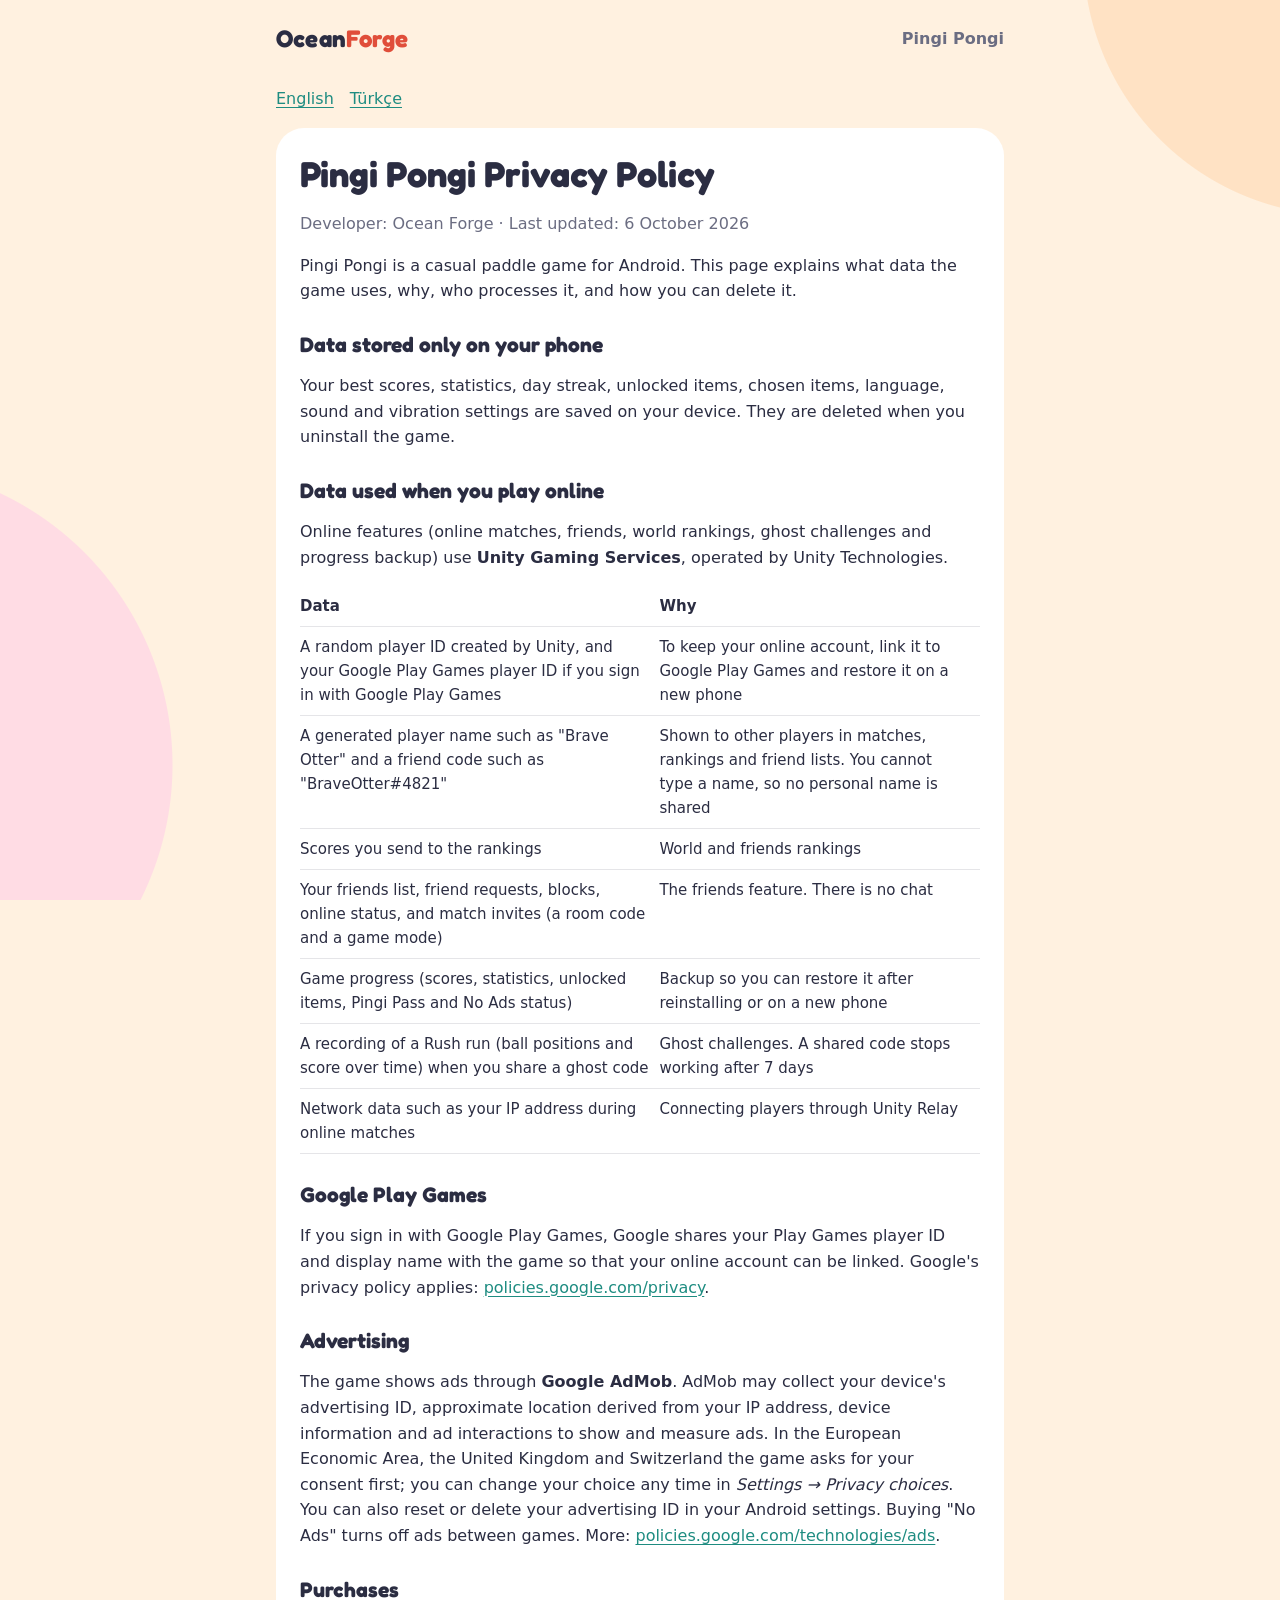
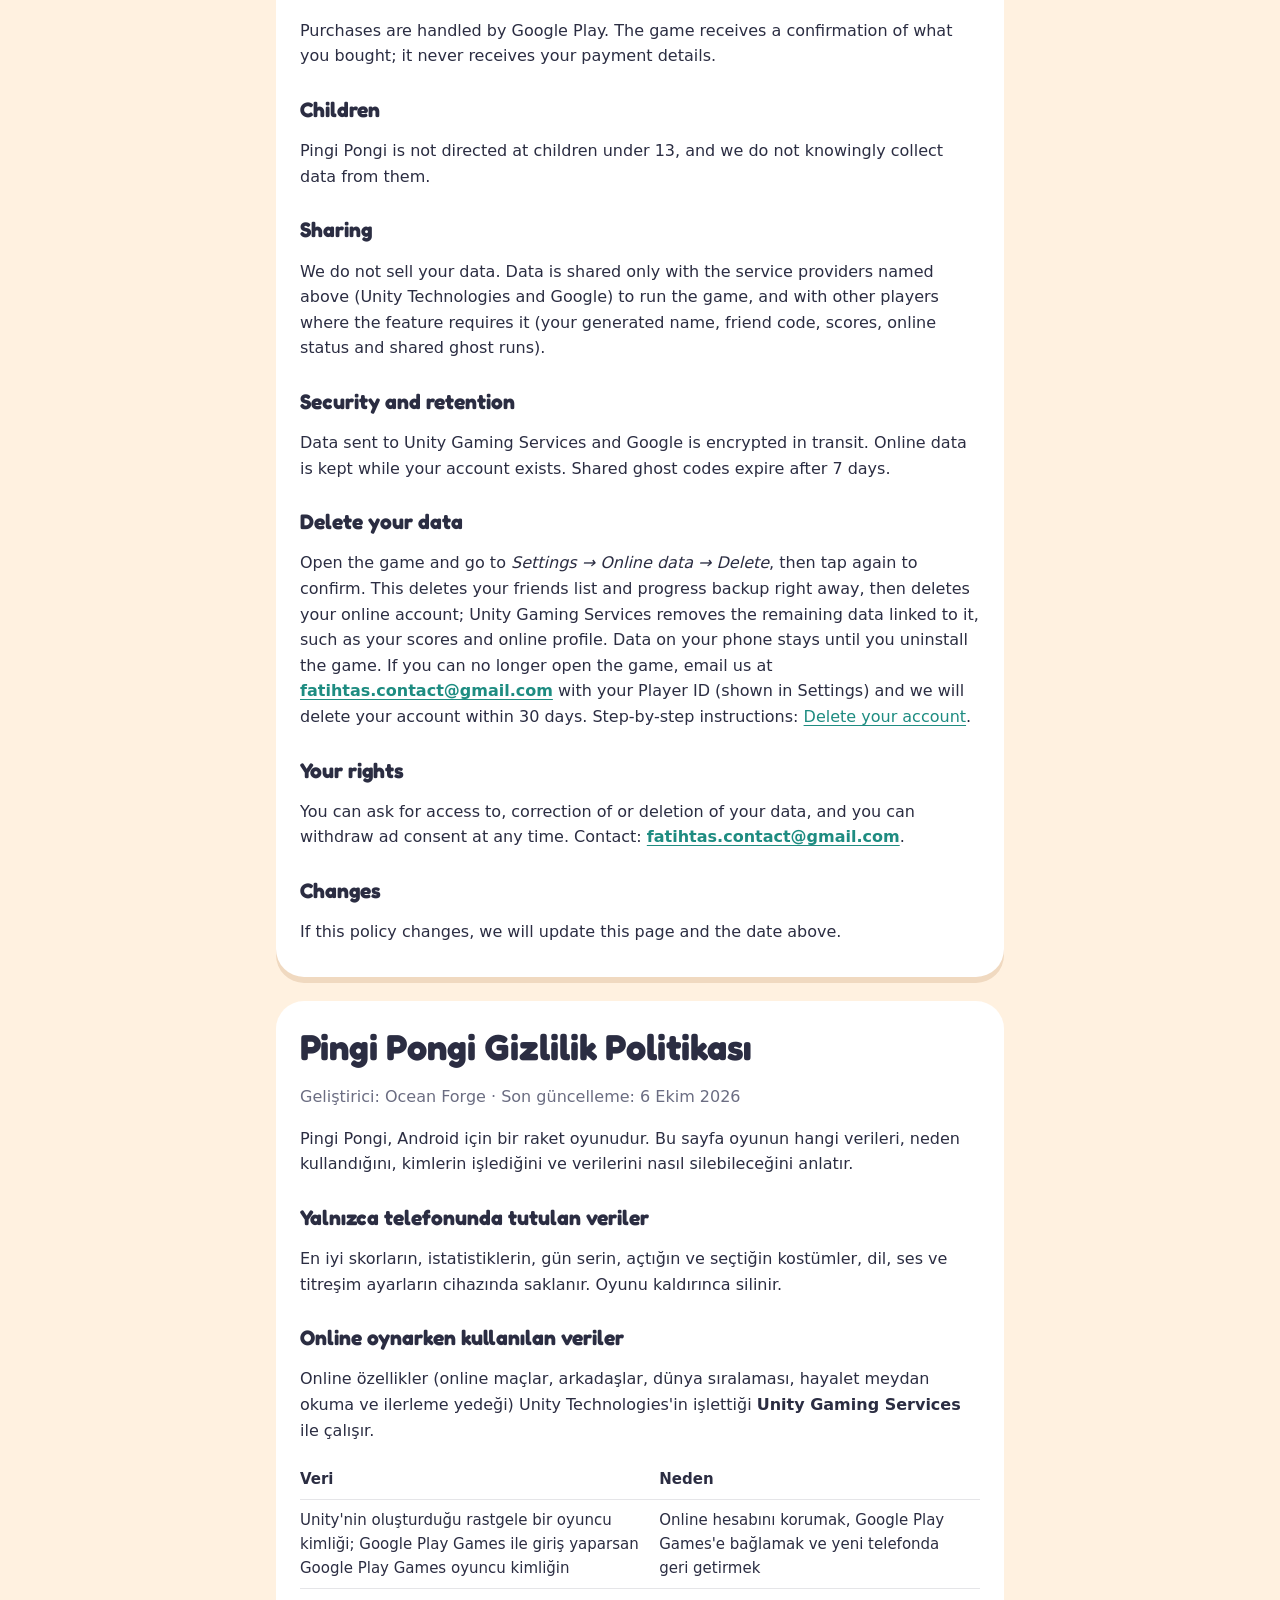
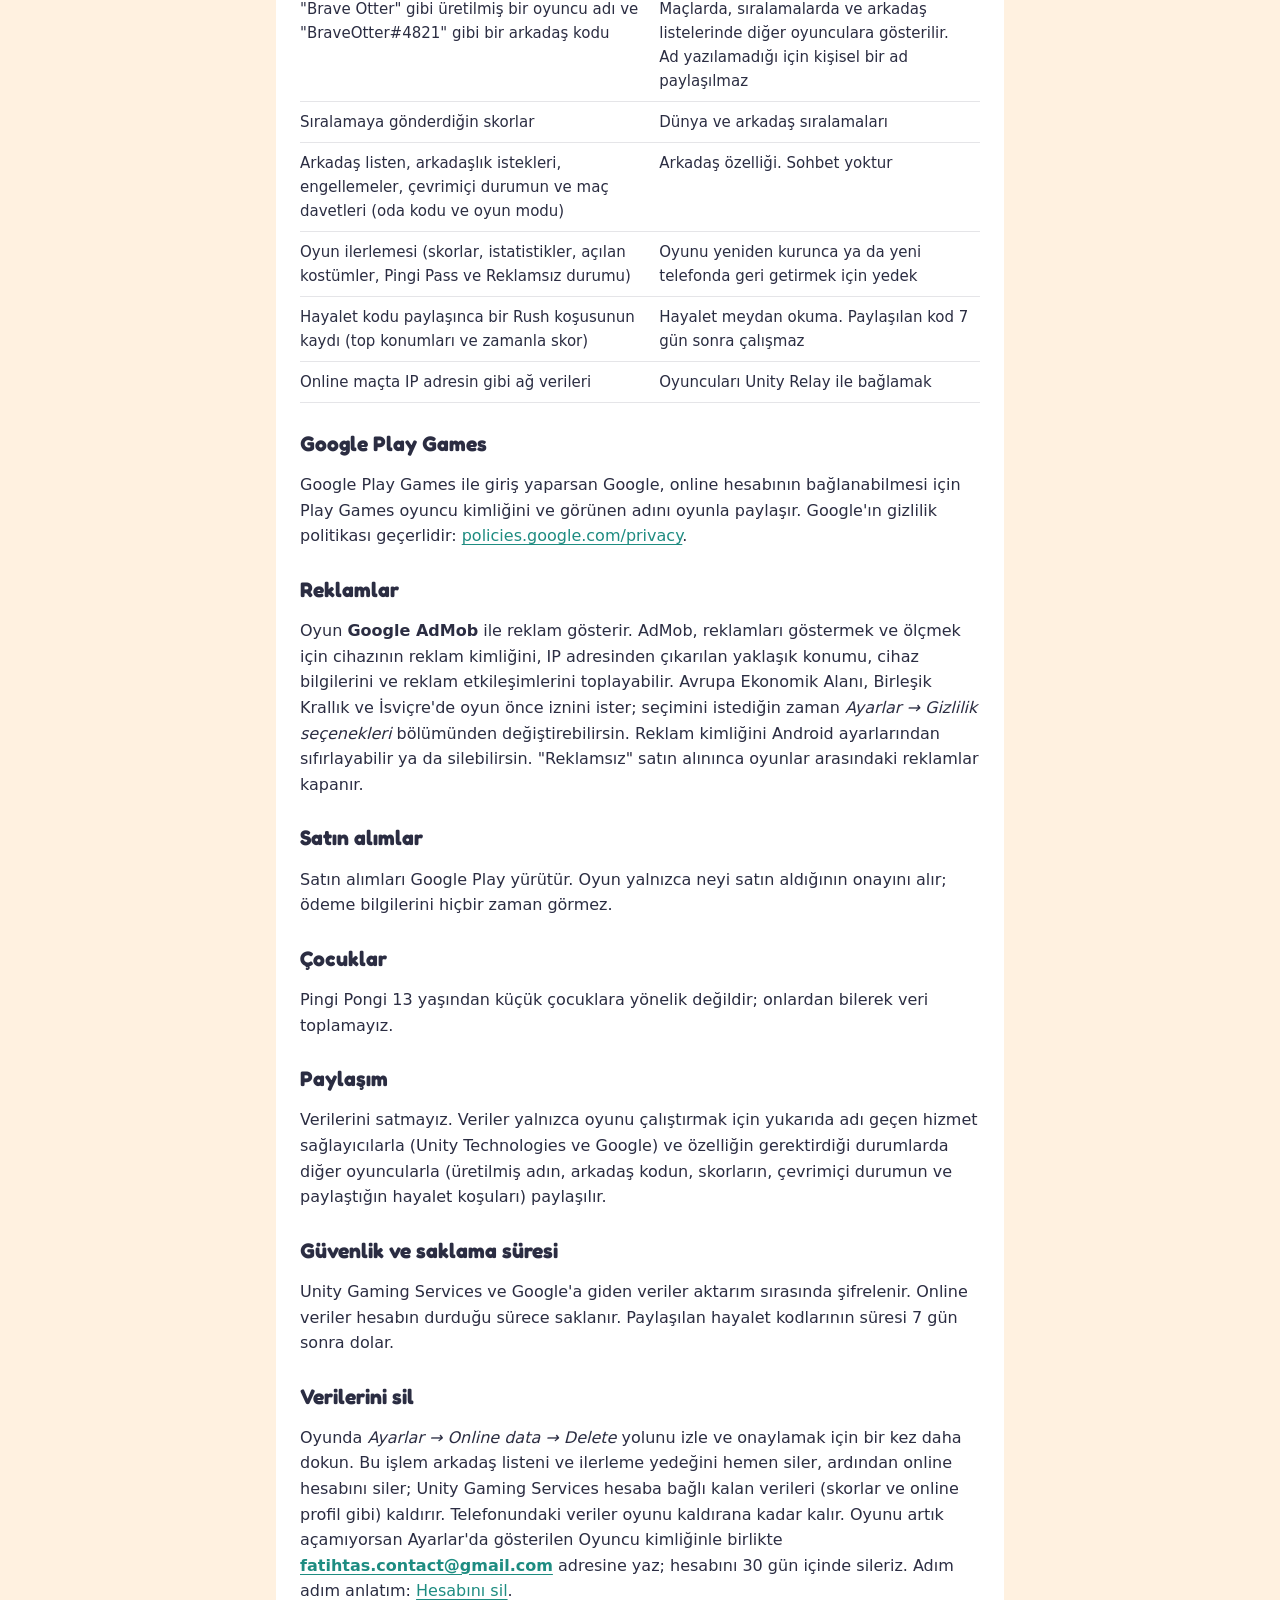
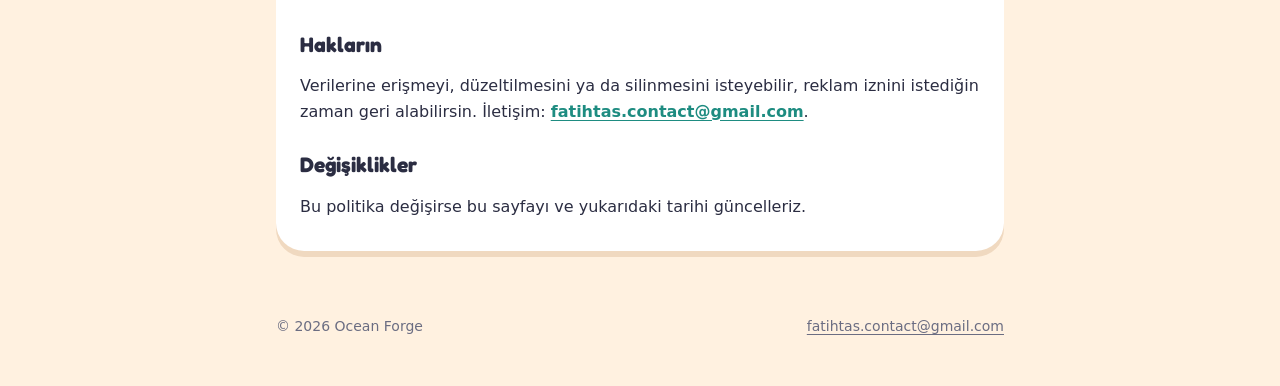
==== pingi-pongi/privacy/index.html @ f25039ca "Initial site" ====
<!doctype html>
<html lang="en">
<head>
<meta charset="utf-8">
<meta name="viewport" content="width=device-width, initial-scale=1">
<title>Pingi Pongi Privacy Policy</title>
<meta name="description" content="What data Pingi Pongi uses, why, who processes it and how to delete it.">
<meta name="theme-color" content="#FFF1E0">
<link rel="icon" type="image/png" href="../../assets/favicon.png">
<link rel="stylesheet" href="../../assets/site.css">
</head>
<body>
<div class="wrap narrow">
  <header class="site">
    <a class="brand" href="../../">Ocean<span>Forge</span></a>
    <nav>
      <a href="../">Pingi Pongi</a>
    </nav>
  </header>

  <main>
    <nav class="lang"><a href="#en">English</a><a href="#tr">Türkçe</a></nav>

    <article class="card doc" id="en">
<h1>Pingi Pongi Privacy Policy</h1>
<p class="muted">Developer: Ocean Forge · Last updated: 6 October 2026</p>

<p>Pingi Pongi is a casual paddle game for Android. This page explains what data the game uses, why, who processes it, and how you can delete it.</p>

<h2>Data stored only on your phone</h2>
<p>Your best scores, statistics, day streak, unlocked items, chosen items, language, sound and vibration settings are saved on your device. They are deleted when you uninstall the game.</p>

<h2>Data used when you play online</h2>
<p>Online features (online matches, friends, world rankings, ghost challenges and progress backup) use <strong>Unity Gaming Services</strong>, operated by Unity Technologies.</p>
<table>
<tr><th>Data</th><th>Why</th></tr>
<tr><td>A random player ID created by Unity, and your Google Play Games player ID if you sign in with Google Play Games</td><td>To keep your online account, link it to Google Play Games and restore it on a new phone</td></tr>
<tr><td>A generated player name such as "Brave Otter" and a friend code such as "BraveOtter#4821"</td><td>Shown to other players in matches, rankings and friend lists. You cannot type a name, so no personal name is shared</td></tr>
<tr><td>Scores you send to the rankings</td><td>World and friends rankings</td></tr>
<tr><td>Your friends list, friend requests, blocks, online status, and match invites (a room code and a game mode)</td><td>The friends feature. There is no chat</td></tr>
<tr><td>Game progress (scores, statistics, unlocked items, Pingi Pass and No Ads status)</td><td>Backup so you can restore it after reinstalling or on a new phone</td></tr>
<tr><td>A recording of a Rush run (ball positions and score over time) when you share a ghost code</td><td>Ghost challenges. A shared code stops working after 7 days</td></tr>
<tr><td>Network data such as your IP address during online matches</td><td>Connecting players through Unity Relay</td></tr>
</table>

<h2>Google Play Games</h2>
<p>If you sign in with Google Play Games, Google shares your Play Games player ID and display name with the game so that your online account can be linked. Google's privacy policy applies: <a href="https://policies.google.com/privacy">policies.google.com/privacy</a>.</p>

<h2>Advertising</h2>
<p>The game shows ads through <strong>Google AdMob</strong>. AdMob may collect your device's advertising ID, approximate location derived from your IP address, device information and ad interactions to show and measure ads. In the European Economic Area, the United Kingdom and Switzerland the game asks for your consent first; you can change your choice any time in <em>Settings → Privacy choices</em>. You can also reset or delete your advertising ID in your Android settings. Buying "No Ads" turns off ads between games. More: <a href="https://policies.google.com/technologies/ads">policies.google.com/technologies/ads</a>.</p>

<h2>Purchases</h2>
<p>Purchases are handled by Google Play. The game receives a confirmation of what you bought; it never receives your payment details.</p>

<h2>Children</h2>
<p>Pingi Pongi is not directed at children under 13, and we do not knowingly collect data from them.</p>

<h2>Sharing</h2>
<p>We do not sell your data. Data is shared only with the service providers named above (Unity Technologies and Google) to run the game, and with other players where the feature requires it (your generated name, friend code, scores, online status and shared ghost runs).</p>

<h2>Security and retention</h2>
<p>Data sent to Unity Gaming Services and Google is encrypted in transit. Online data is kept while your account exists. Shared ghost codes expire after 7 days.</p>

<h2 id="delete">Delete your data</h2>
<p>Open the game and go to <em>Settings → Online data → Delete</em>, then tap again to confirm. This deletes your friends list and progress backup right away, then deletes your online account; Unity Gaming Services removes the remaining data linked to it, such as your scores and online profile. Data on your phone stays until you uninstall the game. If you can no longer open the game, email us at <strong><a href="mailto:fatihtas.contact@gmail.com">fatihtas.contact@gmail.com</a></strong> with your Player ID (shown in Settings) and we will delete your account within 30 days. Step-by-step instructions: <a href="../delete-account/">Delete your account</a>.</p>

<h2>Your rights</h2>
<p>You can ask for access to, correction of or deletion of your data, and you can withdraw ad consent at any time. Contact: <strong><a href="mailto:fatihtas.contact@gmail.com">fatihtas.contact@gmail.com</a></strong>.</p>

<h2>Changes</h2>
<p>If this policy changes, we will update this page and the date above.</p>
    </article>

    <article class="card doc" id="tr">
<h1>Pingi Pongi Gizlilik Politikası</h1>
<p class="muted">Geliştirici: Ocean Forge · Son güncelleme: 6 Ekim 2026</p>

<p>Pingi Pongi, Android için bir raket oyunudur. Bu sayfa oyunun hangi verileri, neden kullandığını, kimlerin işlediğini ve verilerini nasıl silebileceğini anlatır.</p>

<h2>Yalnızca telefonunda tutulan veriler</h2>
<p>En iyi skorların, istatistiklerin, gün serin, açtığın ve seçtiğin kostümler, dil, ses ve titreşim ayarların cihazında saklanır. Oyunu kaldırınca silinir.</p>

<h2>Online oynarken kullanılan veriler</h2>
<p>Online özellikler (online maçlar, arkadaşlar, dünya sıralaması, hayalet meydan okuma ve ilerleme yedeği) Unity Technologies'in işlettiği <strong>Unity Gaming Services</strong> ile çalışır.</p>
<table>
<tr><th>Veri</th><th>Neden</th></tr>
<tr><td>Unity'nin oluşturduğu rastgele bir oyuncu kimliği; Google Play Games ile giriş yaparsan Google Play Games oyuncu kimliğin</td><td>Online hesabını korumak, Google Play Games'e bağlamak ve yeni telefonda geri getirmek</td></tr>
<tr><td>"Brave Otter" gibi üretilmiş bir oyuncu adı ve "BraveOtter#4821" gibi bir arkadaş kodu</td><td>Maçlarda, sıralamalarda ve arkadaş listelerinde diğer oyunculara gösterilir. Ad yazılamadığı için kişisel bir ad paylaşılmaz</td></tr>
<tr><td>Sıralamaya gönderdiğin skorlar</td><td>Dünya ve arkadaş sıralamaları</td></tr>
<tr><td>Arkadaş listen, arkadaşlık istekleri, engellemeler, çevrimiçi durumun ve maç davetleri (oda kodu ve oyun modu)</td><td>Arkadaş özelliği. Sohbet yoktur</td></tr>
<tr><td>Oyun ilerlemesi (skorlar, istatistikler, açılan kostümler, Pingi Pass ve Reklamsız durumu)</td><td>Oyunu yeniden kurunca ya da yeni telefonda geri getirmek için yedek</td></tr>
<tr><td>Hayalet kodu paylaşınca bir Rush koşusunun kaydı (top konumları ve zamanla skor)</td><td>Hayalet meydan okuma. Paylaşılan kod 7 gün sonra çalışmaz</td></tr>
<tr><td>Online maçta IP adresin gibi ağ verileri</td><td>Oyuncuları Unity Relay ile bağlamak</td></tr>
</table>

<h2>Google Play Games</h2>
<p>Google Play Games ile giriş yaparsan Google, online hesabının bağlanabilmesi için Play Games oyuncu kimliğini ve görünen adını oyunla paylaşır. Google'ın gizlilik politikası geçerlidir: <a href="https://policies.google.com/privacy">policies.google.com/privacy</a>.</p>

<h2>Reklamlar</h2>
<p>Oyun <strong>Google AdMob</strong> ile reklam gösterir. AdMob, reklamları göstermek ve ölçmek için cihazının reklam kimliğini, IP adresinden çıkarılan yaklaşık konumu, cihaz bilgilerini ve reklam etkileşimlerini toplayabilir. Avrupa Ekonomik Alanı, Birleşik Krallık ve İsviçre'de oyun önce iznini ister; seçimini istediğin zaman <em>Ayarlar → Gizlilik seçenekleri</em> bölümünden değiştirebilirsin. Reklam kimliğini Android ayarlarından sıfırlayabilir ya da silebilirsin. "Reklamsız" satın alınınca oyunlar arasındaki reklamlar kapanır.</p>

<h2>Satın alımlar</h2>
<p>Satın alımları Google Play yürütür. Oyun yalnızca neyi satın aldığının onayını alır; ödeme bilgilerini hiçbir zaman görmez.</p>

<h2>Çocuklar</h2>
<p>Pingi Pongi 13 yaşından küçük çocuklara yönelik değildir; onlardan bilerek veri toplamayız.</p>

<h2>Paylaşım</h2>
<p>Verilerini satmayız. Veriler yalnızca oyunu çalıştırmak için yukarıda adı geçen hizmet sağlayıcılarla (Unity Technologies ve Google) ve özelliğin gerektirdiği durumlarda diğer oyuncularla (üretilmiş adın, arkadaş kodun, skorların, çevrimiçi durumun ve paylaştığın hayalet koşuları) paylaşılır.</p>

<h2>Güvenlik ve saklama süresi</h2>
<p>Unity Gaming Services ve Google'a giden veriler aktarım sırasında şifrelenir. Online veriler hesabın durduğu sürece saklanır. Paylaşılan hayalet kodlarının süresi 7 gün sonra dolar.</p>

<h2 id="sil">Verilerini sil</h2>
<p>Oyunda <em>Ayarlar → Online data → Delete</em> yolunu izle ve onaylamak için bir kez daha dokun. Bu işlem arkadaş listeni ve ilerleme yedeğini hemen siler, ardından online hesabını siler; Unity Gaming Services hesaba bağlı kalan verileri (skorlar ve online profil gibi) kaldırır. Telefonundaki veriler oyunu kaldırana kadar kalır. Oyunu artık açamıyorsan Ayarlar'da gösterilen Oyuncu kimliğinle birlikte <strong><a href="mailto:fatihtas.contact@gmail.com">fatihtas.contact@gmail.com</a></strong> adresine yaz; hesabını 30 gün içinde sileriz. Adım adım anlatım: <a href="../delete-account/#tr">Hesabını sil</a>.</p>

<h2>Hakların</h2>
<p>Verilerine erişmeyi, düzeltilmesini ya da silinmesini isteyebilir, reklam iznini istediğin zaman geri alabilirsin. İletişim: <strong><a href="mailto:fatihtas.contact@gmail.com">fatihtas.contact@gmail.com</a></strong>.</p>

<h2>Değişiklikler</h2>
<p>Bu politika değişirse bu sayfayı ve yukarıdaki tarihi güncelleriz.</p>
    </article>
  </main>

  <footer class="site">
    <span>&copy; 2026 Ocean Forge</span>
    <span><a href="mailto:fatihtas.contact@gmail.com">fatihtas.contact@gmail.com</a></span>
  </footer>
</div>
</body>
</html>
---- assets/site.css ----
@font-face {
  font-family: "Fredoka";
  src: url("fonts/Fredoka-Bold.ttf") format("truetype");
  font-weight: 700;
  font-display: swap;
}

:root {
  --bg: #FFF1E0;
  --blob-peach: #FFE2C4;
  --blob-pink: #FFDCE4;
  --surface: #FFFFFF;
  --surface-edge: #F0D9C0;
  --ink: #2B2D42;
  --muted: #6B6D82;
  --coral: #E04E3A;
  --coral-edge: #B83A28;
  --teal: #2EC4B6;
  --link: #1E8C81;
  --line: rgba(43, 45, 66, .12);
}

@media (prefers-color-scheme: dark) {
  :root {
    --bg: #1E2140;
    --blob-peach: #262A4E;
    --blob-pink: #2A2549;
    --surface: #2E3358;
    --surface-edge: #191C36;
    --ink: #F4F1FF;
    --muted: #B4B6D6;
    --link: #5FD8CC;
    --line: rgba(244, 241, 255, .14);
  }
}

* { box-sizing: border-box; }

html { -webkit-text-size-adjust: 100%; }

body {
  margin: 0;
  min-height: 100vh;
  background:
    radial-gradient(circle at 105% -5%, var(--blob-peach) 0 260px, transparent 261px),
    radial-gradient(circle at -10% 85%, var(--blob-pink) 0 300px, transparent 301px),
    var(--bg);
  background-attachment: fixed;
  color: var(--ink);
  font: 16px/1.6 system-ui, -apple-system, "Segoe UI", Roboto, "Helvetica Neue", Arial, sans-serif;
}

a { color: var(--link); text-underline-offset: 3px; }

img { max-width: 100%; height: auto; display: block; }

.wrap { max-width: 960px; margin: 0 auto; padding: 0 16px; }

.narrow { max-width: 760px; }

header.site {
  display: flex;
  align-items: center;
  justify-content: space-between;
  gap: 16px;
  padding: 20px 0;
}

.brand {
  font-family: "Fredoka", system-ui, sans-serif;
  font-weight: 700;
  font-size: 24px;
  color: var(--ink);
  text-decoration: none;
  letter-spacing: .2px;
}

.brand span { color: var(--coral); }

header.site nav { display: flex; gap: 20px; flex-wrap: wrap; }

header.site nav a { color: var(--muted); text-decoration: none; font-weight: 600; }

header.site nav a:hover { color: var(--ink); }

h1, h2, h3 { font-family: "Fredoka", system-ui, sans-serif; font-weight: 700; line-height: 1.2; }

h1 { font-size: clamp(32px, 6vw, 52px); margin: 0 0 12px; }

h2 { font-size: 26px; margin: 0 0 16px; }

h3 { font-size: 20px; margin: 0 0 6px; }

.lead { font-size: 19px; color: var(--muted); max-width: 560px; margin: 0; }

.hero { padding: 48px 0 40px; }

section { padding: 24px 0; }

.card {
  background: var(--surface);
  border-radius: 28px;
  box-shadow: 0 6px 0 var(--surface-edge);
  padding: 24px;
}

.game-card {
  display: grid;
  grid-template-columns: 120px 1fr;
  gap: 24px;
  align-items: center;
}

.game-card img.icon { width: 120px; height: 120px; border-radius: 28px; }

.game-card p { margin: 0 0 16px; color: var(--muted); }

.actions { display: flex; gap: 12px; flex-wrap: wrap; }

.button {
  display: inline-block;
  padding: 12px 22px;
  border-radius: 999px;
  font-weight: 700;
  text-decoration: none;
  background: var(--coral);
  color: #FFFFFF;
  box-shadow: 0 4px 0 var(--coral-edge);
}

.button:active { transform: translateY(3px); box-shadow: 0 1px 0 var(--coral-edge); }

.button.ghost {
  background: transparent;
  color: var(--ink);
  box-shadow: inset 0 0 0 2px var(--line);
}

.feature-art { border-radius: 28px; width: 100%; box-shadow: 0 6px 0 var(--surface-edge); }

.game-hero {
  display: grid;
  grid-template-columns: 1fr;
  gap: 28px;
  padding: 24px 0 16px;
}

.title-row { display: flex; align-items: center; gap: 16px; margin-bottom: 8px; }

.title-row img { width: 72px; height: 72px; border-radius: 18px; }

.title-row h1 { margin: 0; }

.shots {
  display: grid;
  grid-template-columns: repeat(3, 1fr);
  gap: 16px;
}

.shots img { border-radius: 20px; box-shadow: 0 4px 0 var(--surface-edge); }

.features {
  display: grid;
  grid-template-columns: repeat(2, 1fr);
  gap: 16px;
}

.features .card p { margin: 0; color: var(--muted); }

.links { list-style: none; padding: 0; margin: 0; display: grid; gap: 10px; }

.doc { padding: 8px 24px 16px; margin-bottom: 24px; }

.doc h1 { font-size: clamp(28px, 5vw, 36px); margin: 16px 0 4px; }

.doc h2 { font-size: 21px; margin: 28px 0 8px; }

.doc .muted, .muted { color: var(--muted); }

.doc table { border-collapse: collapse; width: 100%; font-size: 15px; }

.doc td, .doc th { text-align: left; vertical-align: top; padding: 8px 10px 8px 0; border-bottom: 1px solid var(--line); }

.doc ol li { margin-bottom: 6px; }

.lang { display: flex; gap: 16px; margin: 8px 0 16px; }

footer.site {
  padding: 40px 0 48px;
  color: var(--muted);
  font-size: 14px;
  display: flex;
  flex-wrap: wrap;
  gap: 8px 24px;
  justify-content: space-between;
}

footer.site a { color: var(--muted); }

@media (min-width: 820px) {
  .game-hero { grid-template-columns: 1.15fr 1fr; align-items: center; }
  .shots { grid-template-columns: repeat(6, 1fr); }
}

@media (max-width: 560px) {
  .game-card { grid-template-columns: 1fr; text-align: left; }
  .game-card img.icon { width: 96px; height: 96px; border-radius: 22px; }
  .features { grid-template-columns: 1fr; }
  .doc { padding: 4px 16px 12px; }
  .doc table, .doc tbody, .doc tr, .doc td, .doc th { display: block; width: 100%; }
  .doc tr:first-child { display: none; }
  .doc td { border-bottom: none; padding: 2px 0; }
  .doc td:first-child { font-weight: 600; padding-top: 12px; }
  .doc tr { border-bottom: 1px solid var(--line); padding-bottom: 10px; }
}
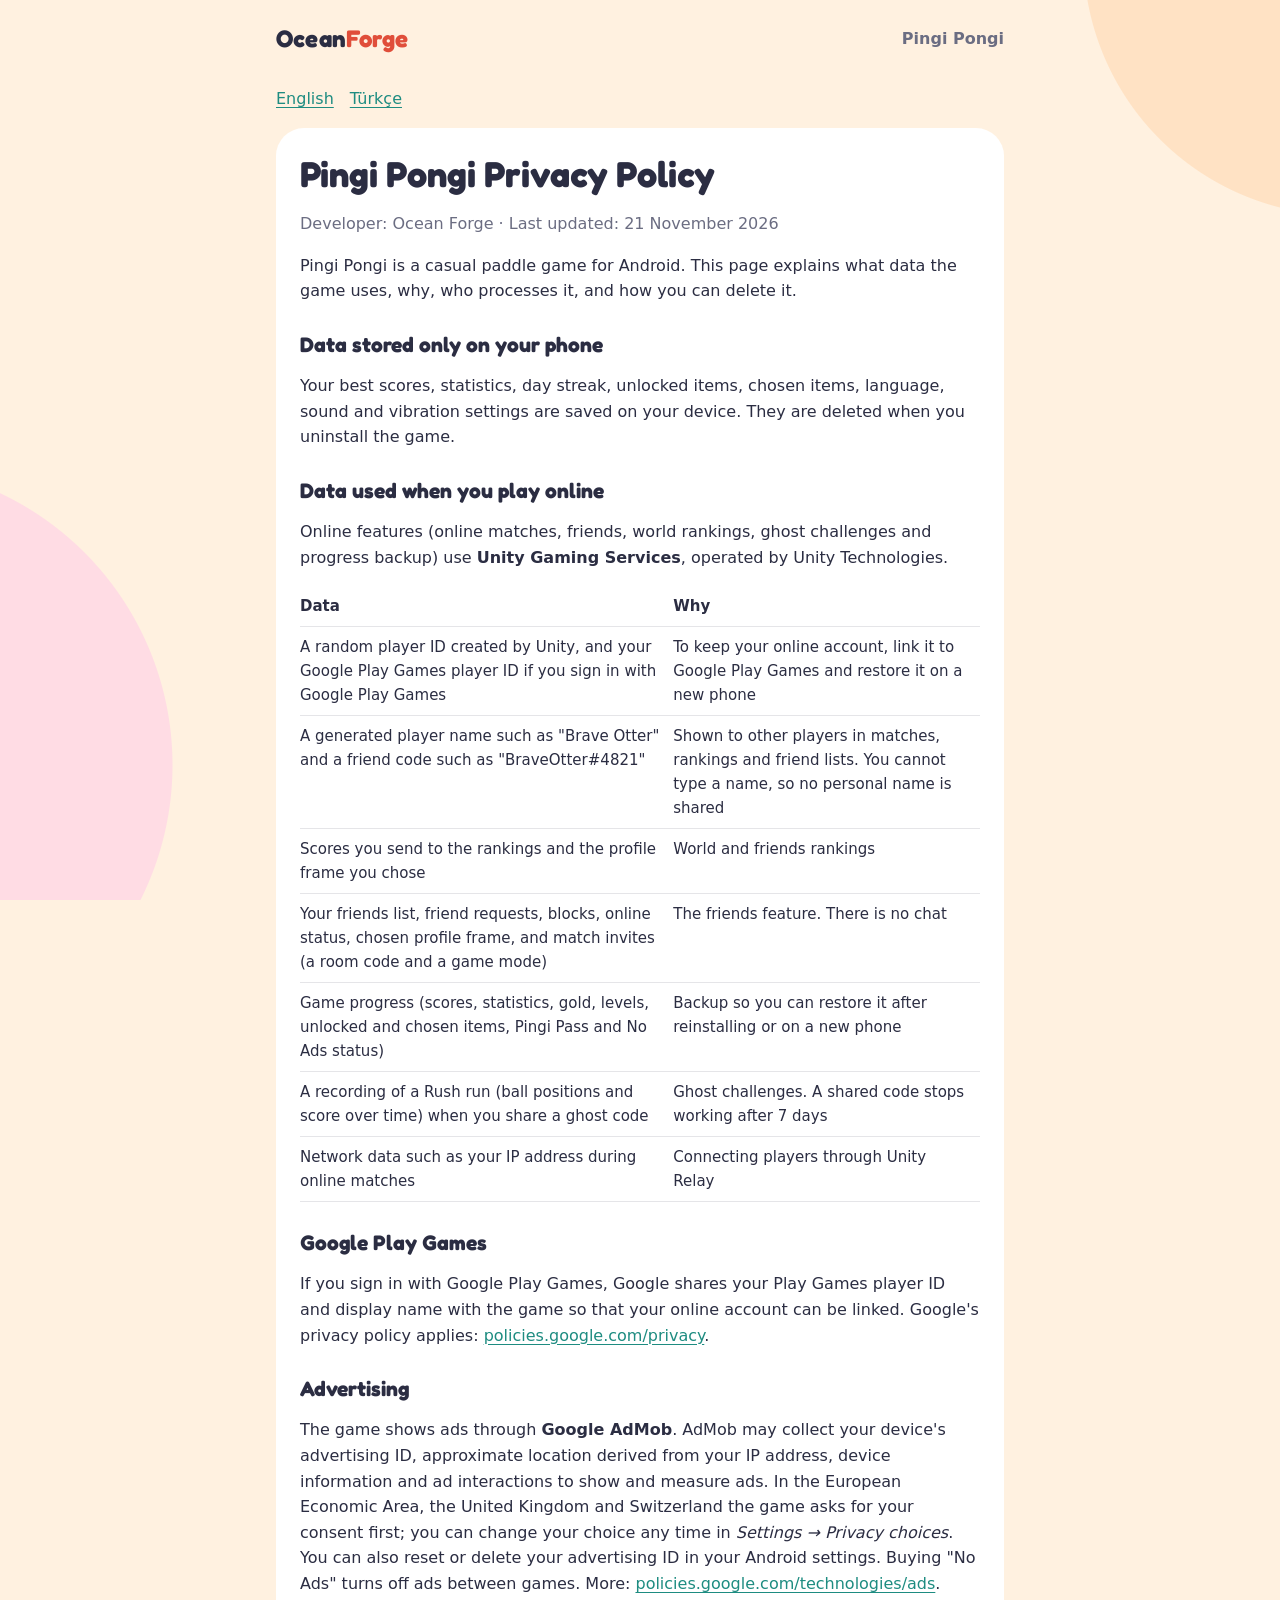
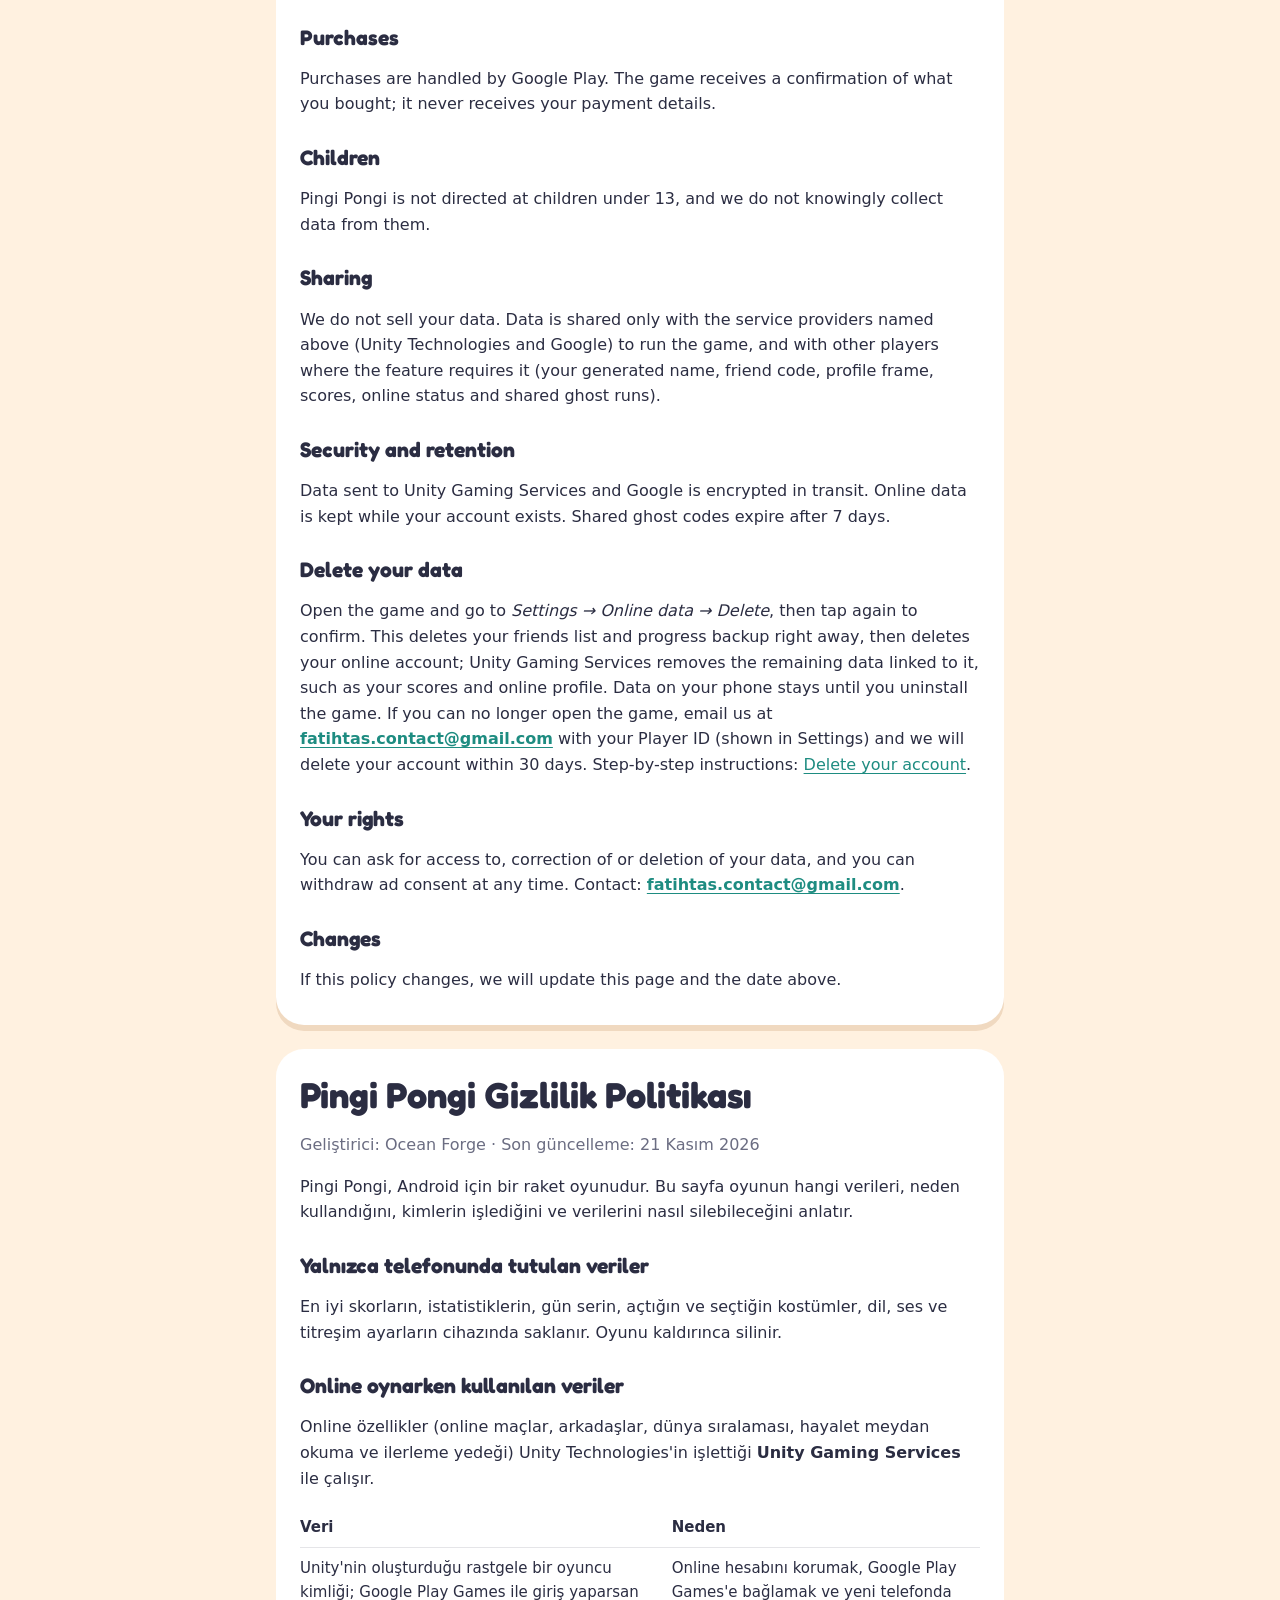
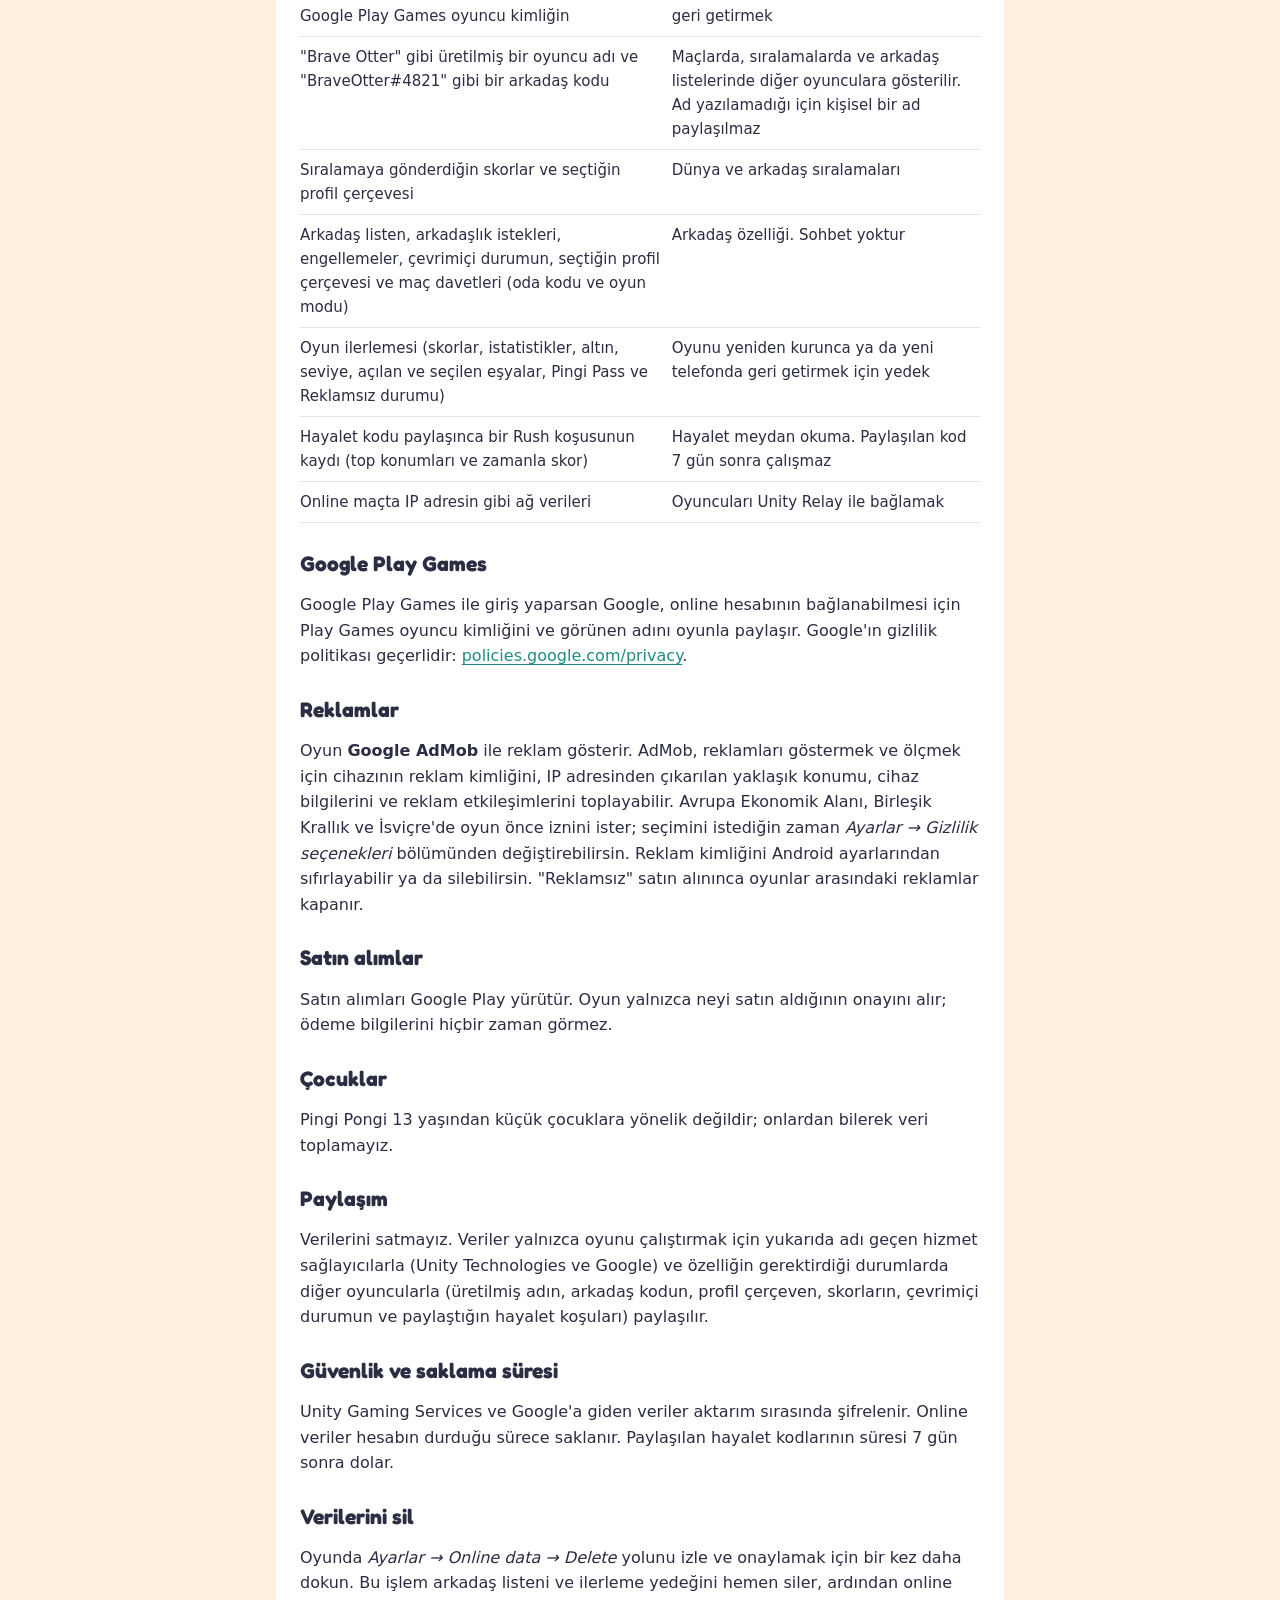
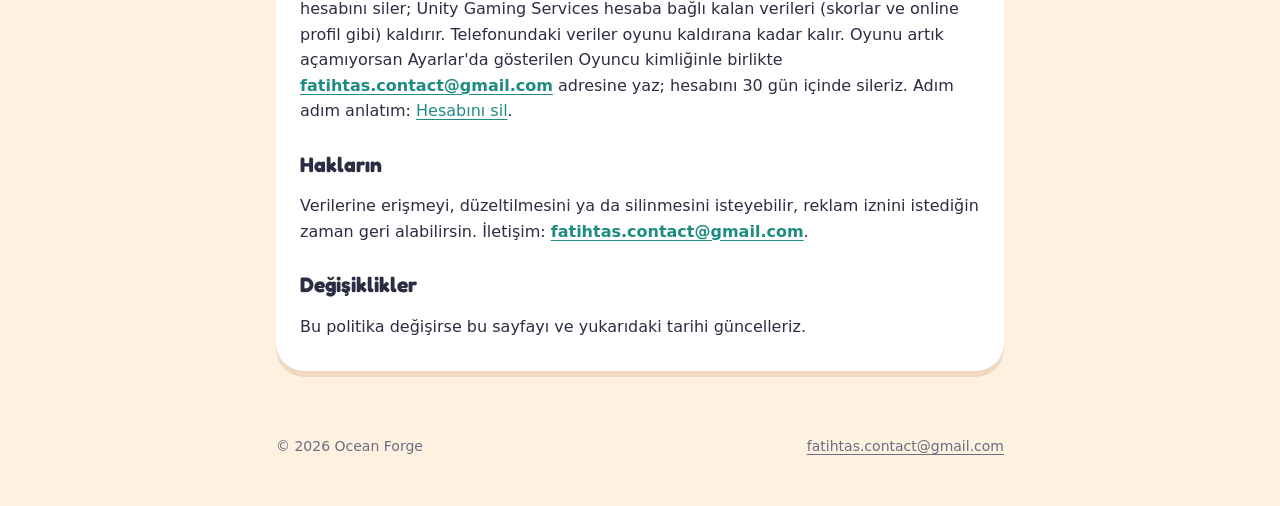
==== commit 6506ead0: "Add files via upload" ====
--- a/pingi-pongi/privacy/index.html
+++ b/pingi-pongi/privacy/index.html
@@ -23,7 +23,7 @@
 
     <article class="card doc" id="en">
 <h1>Pingi Pongi Privacy Policy</h1>
-<p class="muted">Developer: Ocean Forge · Last updated: 6 October 2026</p>
+<p class="muted">Developer: Ocean Forge · Last updated: 21 November 2026</p>
 
 <p>Pingi Pongi is a casual paddle game for Android. This page explains what data the game uses, why, who processes it, and how you can delete it.</p>
 
@@ -36,9 +36,9 @@
 <tr><th>Data</th><th>Why</th></tr>
 <tr><td>A random player ID created by Unity, and your Google Play Games player ID if you sign in with Google Play Games</td><td>To keep your online account, link it to Google Play Games and restore it on a new phone</td></tr>
 <tr><td>A generated player name such as "Brave Otter" and a friend code such as "BraveOtter#4821"</td><td>Shown to other players in matches, rankings and friend lists. You cannot type a name, so no personal name is shared</td></tr>
-<tr><td>Scores you send to the rankings</td><td>World and friends rankings</td></tr>
-<tr><td>Your friends list, friend requests, blocks, online status, and match invites (a room code and a game mode)</td><td>The friends feature. There is no chat</td></tr>
-<tr><td>Game progress (scores, statistics, unlocked items, Pingi Pass and No Ads status)</td><td>Backup so you can restore it after reinstalling or on a new phone</td></tr>
+<tr><td>Scores you send to the rankings and the profile frame you chose</td><td>World and friends rankings</td></tr>
+<tr><td>Your friends list, friend requests, blocks, online status, chosen profile frame, and match invites (a room code and a game mode)</td><td>The friends feature. There is no chat</td></tr>
+<tr><td>Game progress (scores, statistics, gold, levels, unlocked and chosen items, Pingi Pass and No Ads status)</td><td>Backup so you can restore it after reinstalling or on a new phone</td></tr>
 <tr><td>A recording of a Rush run (ball positions and score over time) when you share a ghost code</td><td>Ghost challenges. A shared code stops working after 7 days</td></tr>
 <tr><td>Network data such as your IP address during online matches</td><td>Connecting players through Unity Relay</td></tr>
 </table>
@@ -56,7 +56,7 @@
 <p>Pingi Pongi is not directed at children under 13, and we do not knowingly collect data from them.</p>
 
 <h2>Sharing</h2>
-<p>We do not sell your data. Data is shared only with the service providers named above (Unity Technologies and Google) to run the game, and with other players where the feature requires it (your generated name, friend code, scores, online status and shared ghost runs).</p>
+<p>We do not sell your data. Data is shared only with the service providers named above (Unity Technologies and Google) to run the game, and with other players where the feature requires it (your generated name, friend code, profile frame, scores, online status and shared ghost runs).</p>
 
 <h2>Security and retention</h2>
 <p>Data sent to Unity Gaming Services and Google is encrypted in transit. Online data is kept while your account exists. Shared ghost codes expire after 7 days.</p>
@@ -73,7 +73,7 @@
 
     <article class="card doc" id="tr">
 <h1>Pingi Pongi Gizlilik Politikası</h1>
-<p class="muted">Geliştirici: Ocean Forge · Son güncelleme: 6 Ekim 2026</p>
+<p class="muted">Geliştirici: Ocean Forge · Son güncelleme: 21 Kasım 2026</p>
 
 <p>Pingi Pongi, Android için bir raket oyunudur. Bu sayfa oyunun hangi verileri, neden kullandığını, kimlerin işlediğini ve verilerini nasıl silebileceğini anlatır.</p>
 
@@ -86,9 +86,9 @@
 <tr><th>Veri</th><th>Neden</th></tr>
 <tr><td>Unity'nin oluşturduğu rastgele bir oyuncu kimliği; Google Play Games ile giriş yaparsan Google Play Games oyuncu kimliğin</td><td>Online hesabını korumak, Google Play Games'e bağlamak ve yeni telefonda geri getirmek</td></tr>
 <tr><td>"Brave Otter" gibi üretilmiş bir oyuncu adı ve "BraveOtter#4821" gibi bir arkadaş kodu</td><td>Maçlarda, sıralamalarda ve arkadaş listelerinde diğer oyunculara gösterilir. Ad yazılamadığı için kişisel bir ad paylaşılmaz</td></tr>
-<tr><td>Sıralamaya gönderdiğin skorlar</td><td>Dünya ve arkadaş sıralamaları</td></tr>
-<tr><td>Arkadaş listen, arkadaşlık istekleri, engellemeler, çevrimiçi durumun ve maç davetleri (oda kodu ve oyun modu)</td><td>Arkadaş özelliği. Sohbet yoktur</td></tr>
-<tr><td>Oyun ilerlemesi (skorlar, istatistikler, açılan kostümler, Pingi Pass ve Reklamsız durumu)</td><td>Oyunu yeniden kurunca ya da yeni telefonda geri getirmek için yedek</td></tr>
+<tr><td>Sıralamaya gönderdiğin skorlar ve seçtiğin profil çerçevesi</td><td>Dünya ve arkadaş sıralamaları</td></tr>
+<tr><td>Arkadaş listen, arkadaşlık istekleri, engellemeler, çevrimiçi durumun, seçtiğin profil çerçevesi ve maç davetleri (oda kodu ve oyun modu)</td><td>Arkadaş özelliği. Sohbet yoktur</td></tr>
+<tr><td>Oyun ilerlemesi (skorlar, istatistikler, altın, seviye, açılan ve seçilen eşyalar, Pingi Pass ve Reklamsız durumu)</td><td>Oyunu yeniden kurunca ya da yeni telefonda geri getirmek için yedek</td></tr>
 <tr><td>Hayalet kodu paylaşınca bir Rush koşusunun kaydı (top konumları ve zamanla skor)</td><td>Hayalet meydan okuma. Paylaşılan kod 7 gün sonra çalışmaz</td></tr>
 <tr><td>Online maçta IP adresin gibi ağ verileri</td><td>Oyuncuları Unity Relay ile bağlamak</td></tr>
 </table>
@@ -106,7 +106,7 @@
 <p>Pingi Pongi 13 yaşından küçük çocuklara yönelik değildir; onlardan bilerek veri toplamayız.</p>
 
 <h2>Paylaşım</h2>
-<p>Verilerini satmayız. Veriler yalnızca oyunu çalıştırmak için yukarıda adı geçen hizmet sağlayıcılarla (Unity Technologies ve Google) ve özelliğin gerektirdiği durumlarda diğer oyuncularla (üretilmiş adın, arkadaş kodun, skorların, çevrimiçi durumun ve paylaştığın hayalet koşuları) paylaşılır.</p>
+<p>Verilerini satmayız. Veriler yalnızca oyunu çalıştırmak için yukarıda adı geçen hizmet sağlayıcılarla (Unity Technologies ve Google) ve özelliğin gerektirdiği durumlarda diğer oyuncularla (üretilmiş adın, arkadaş kodun, profil çerçeven, skorların, çevrimiçi durumun ve paylaştığın hayalet koşuları) paylaşılır.</p>
 
 <h2>Güvenlik ve saklama süresi</h2>
 <p>Unity Gaming Services ve Google'a giden veriler aktarım sırasında şifrelenir. Online veriler hesabın durduğu sürece saklanır. Paylaşılan hayalet kodlarının süresi 7 gün sonra dolar.</p>
